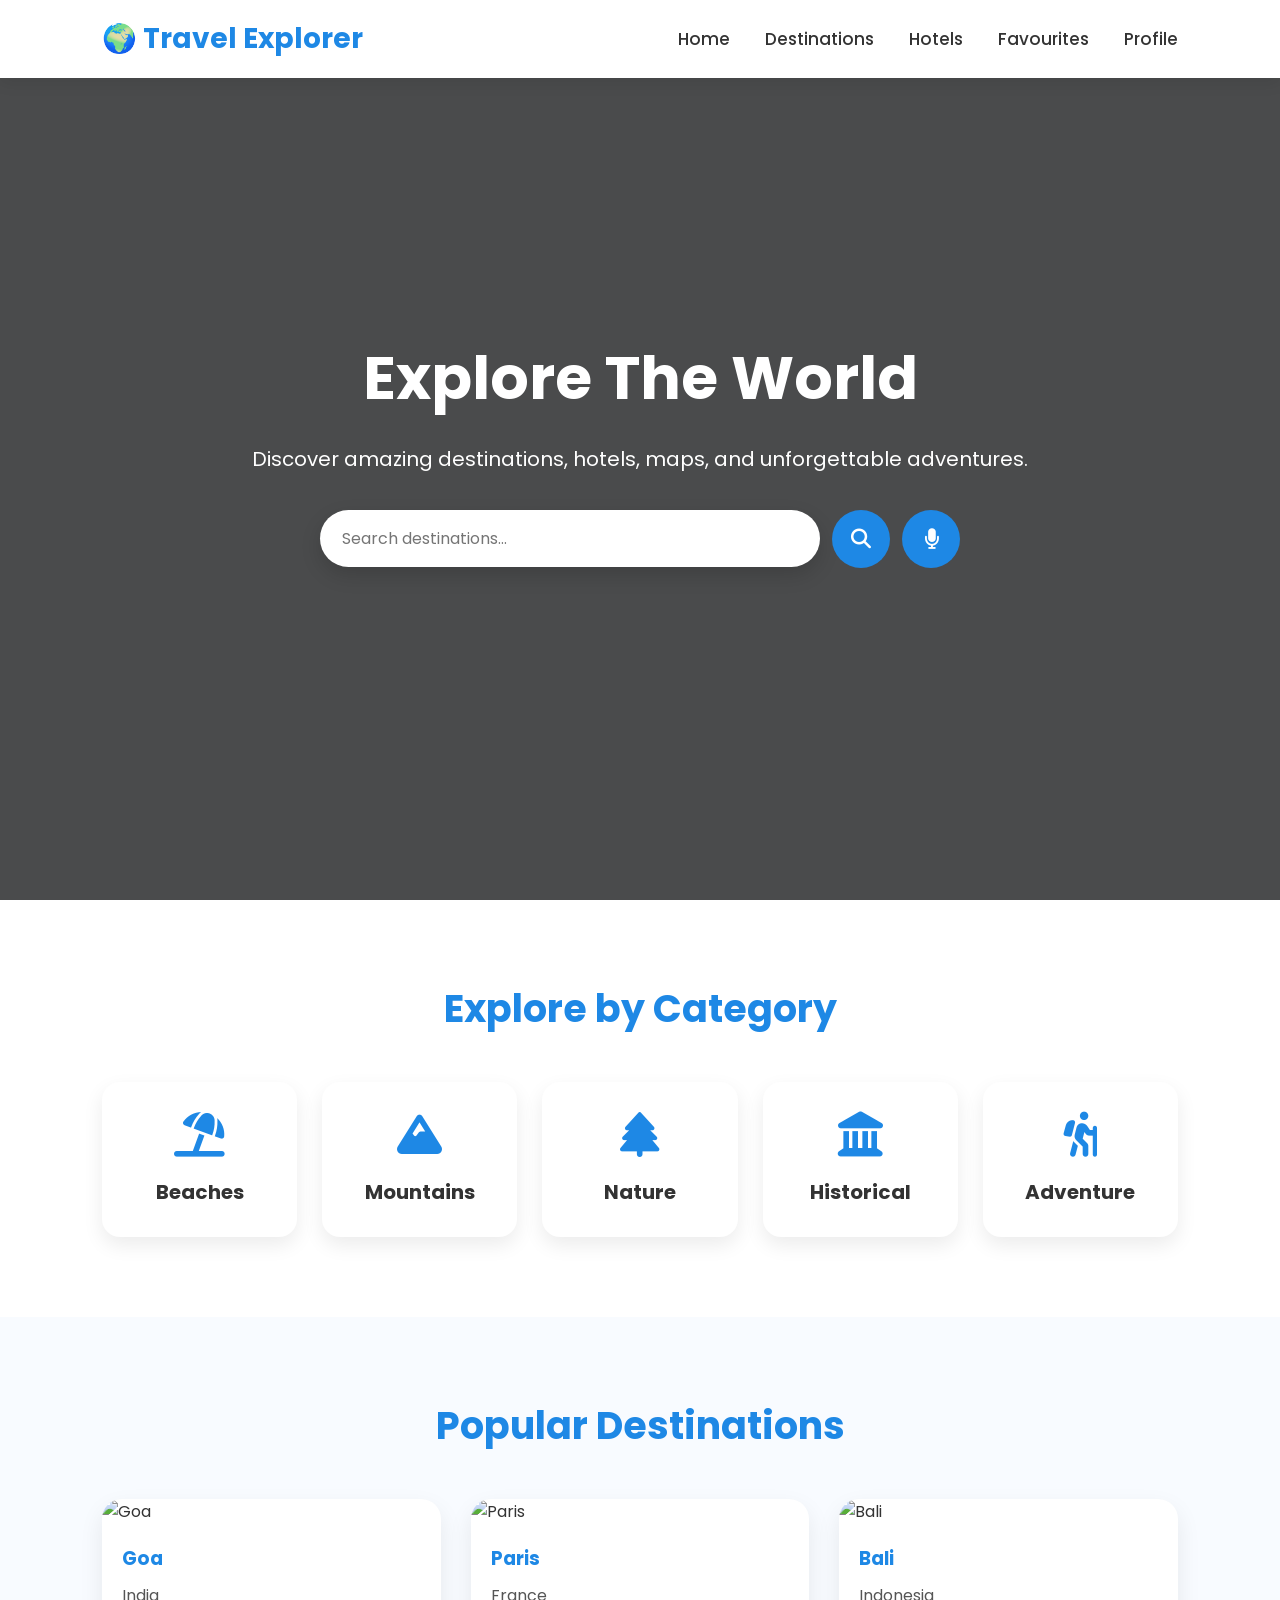
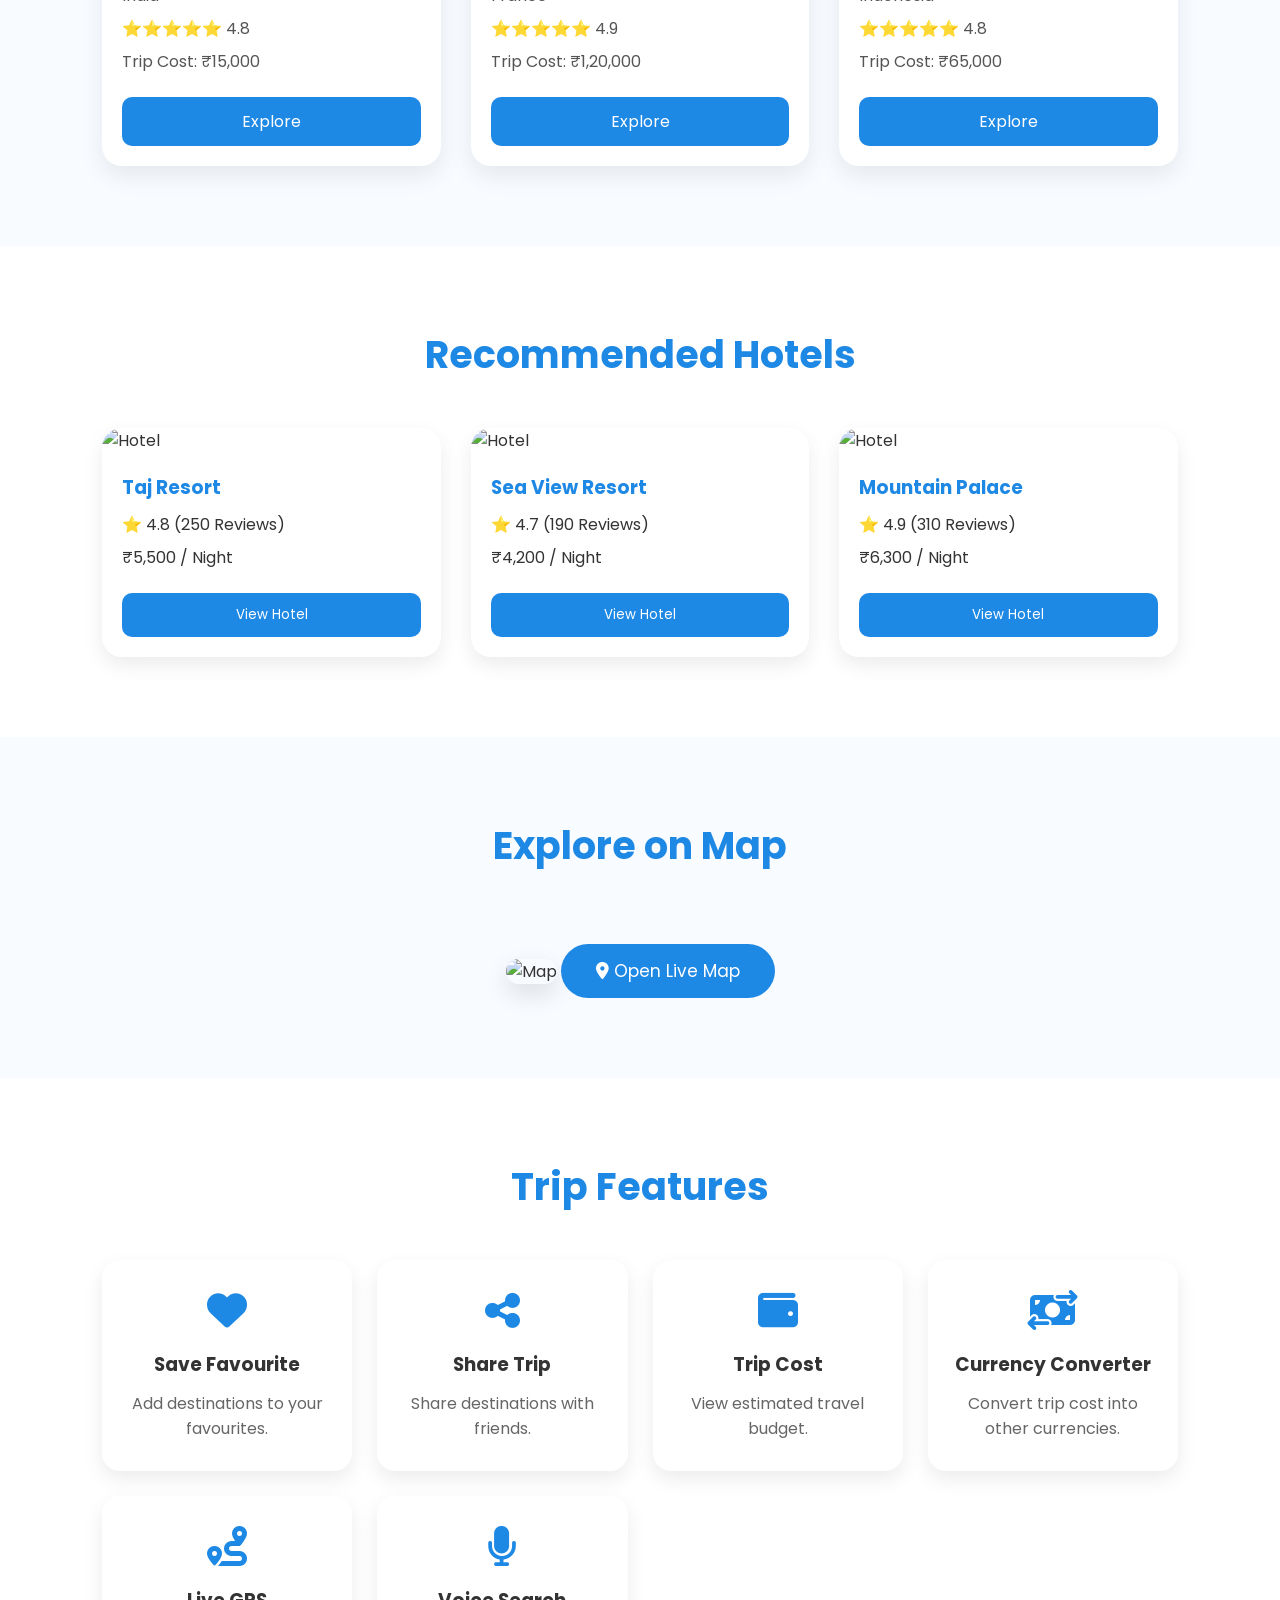
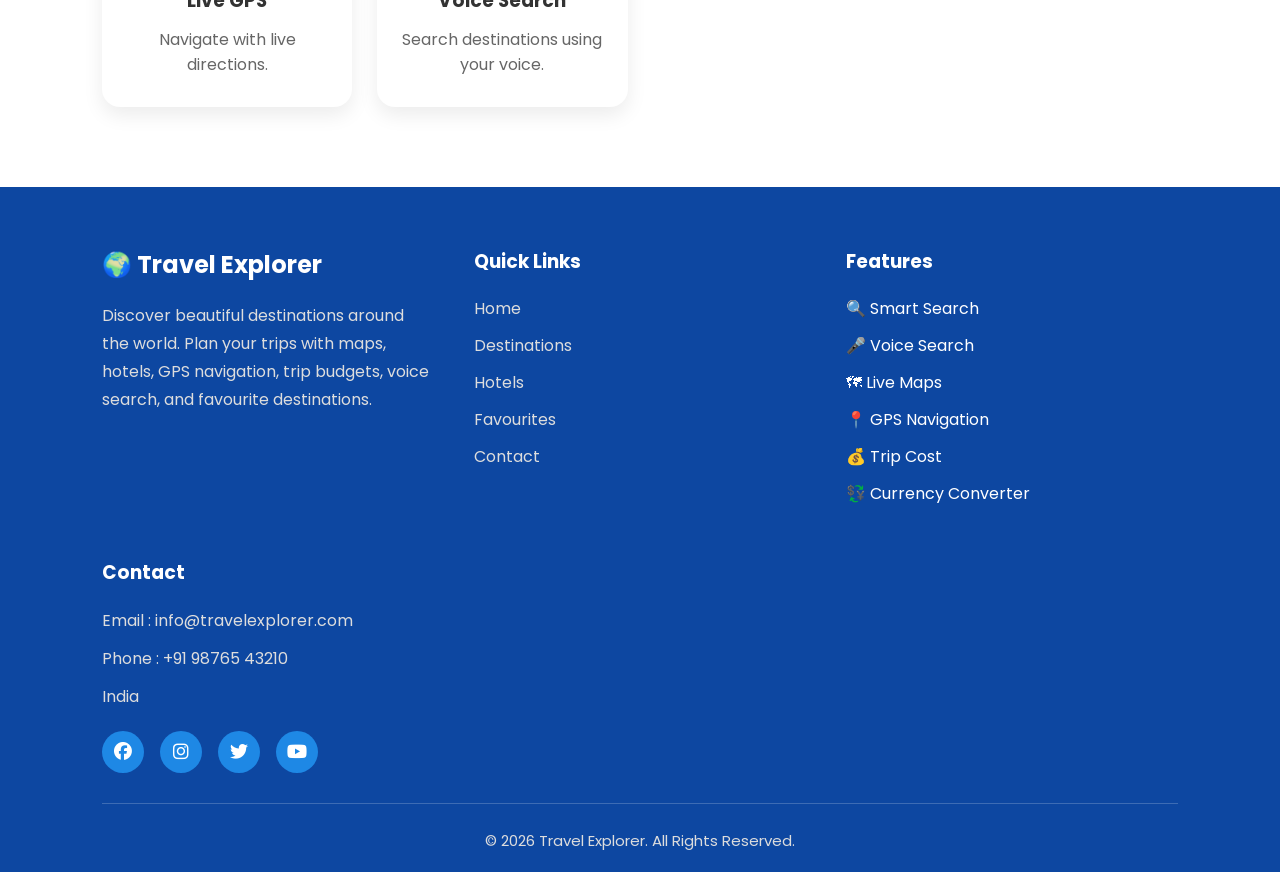
==== index.html @ 08d566c6 "initial commit" ====
<!DOCTYPE html>
<html lang="en">
<head>
    <meta charset="UTF-8">
    <meta name="viewport" content="width=device-width, initial-scale=1.0">
    <title>Travel Explorer</title>

    <!-- CSS -->
    <link rel="stylesheet" href="css/style.css">

    <!-- Google Font -->
    <link href="https://fonts.googleapis.com/css2?family=Poppins:wght@300;400;500;600;700&display=swap" rel="stylesheet">

    <!-- Font Awesome -->
    <link rel="stylesheet"
    href="https://cdnjs.cloudflare.com/ajax/libs/font-awesome/6.6.0/css/all.min.css">
</head>

<body>

<!-- ===================== NAVBAR ===================== -->

<header>

    <nav class="navbar">

        <div class="logo">
            🌍 Travel Explorer
        </div>

        <ul class="nav-links">

            <li><a href="#">Home</a></li>

            <li><a href="#">Destinations</a></li>

            <li><a href="#">Hotels</a></li>

            <li><a href="#">Favourites</a></li>

            <li><a href="#">Profile</a></li>

        </ul>

    </nav>

</header>

<!-- ===================== HERO SECTION ===================== -->
<section class="hero">

    <video autoplay muted loop playsinline class="hero-video">
        <source src="videos/travel.mp4" type="video/mp4">
    </video>

    <div class="hero-content">
        <h1>Explore The World</h1>

        <p>
            Discover amazing destinations, hotels,
            maps, and unforgettable adventures.
        </p>



        <!-- Search Box -->

        <div class="search-box">

            <input
                type="text"
                placeholder="Search destinations..."
            >

            <button>

                <i class="fa-solid fa-magnifying-glass"></i>

            </button>

            <button>

                <i class="fa-solid fa-microphone"></i>

            </button>

        </div>

    </div>

</section>
<!-- ===================== CATEGORIES ===================== -->

<section class="categories">

    <h2>Explore by Category</h2>

    <div class="category-container">

        <div class="category-card">
            <i class="fa-solid fa-umbrella-beach"></i>
            <h3>Beaches</h3>
        </div>

        <div class="category-card">
            <i class="fa-solid fa-mountain"></i>
            <h3>Mountains</h3>
        </div>

        <div class="category-card">
            <i class="fa-solid fa-tree"></i>
            <h3>Nature</h3>
        </div>

        <div class="category-card">
            <i class="fa-solid fa-landmark"></i>
            <h3>Historical</h3>
        </div>

        <div class="category-card">
            <i class="fa-solid fa-person-hiking"></i>
            <h3>Adventure</h3>
        </div>

    </div>

</section>

<!-- ===================== POPULAR DESTINATIONS ===================== -->

<section class="popular">

    <h2>Popular Destinations</h2>

    <div class="destination-container">

        <!-- Card 1 -->

        <div class="destination-card">

            <img src="images/goa.jpg" alt="Goa">

            <div class="card-content">

                <h3>Goa</h3>

                <p>India</p>

                <p>⭐⭐⭐⭐⭐ 4.8</p>

                <p>Trip Cost: ₹15,000</p>

                <button>Explore</button>

            </div>

        </div>

        <!-- Card 2 -->

        <div class="destination-card">

            <img src="images/paris.jpg" alt="Paris">

            <div class="card-content">

                <h3>Paris</h3>

                <p>France</p>

                <p>⭐⭐⭐⭐⭐ 4.9</p>

                <p>Trip Cost: ₹1,20,000</p>

                <button>Explore</button>

            </div>

        </div>

        <!-- Card 3 -->

        <div class="destination-card">

            <img src="images/bali.jpg" alt="Bali">

            <div class="card-content">

                <h3>Bali</h3>

                <p>Indonesia</p>

                <p>⭐⭐⭐⭐⭐ 4.8</p>

                <p>Trip Cost: ₹65,000</p>

                <button>Explore</button>

            </div>

        </div>

    </div>

</section>
<!-- ===================== TOP HOTELS ===================== -->

<section class="hotels">

    <h2>Recommended Hotels</h2>

    <div class="hotel-container">

        <!-- Hotel 1 -->
        <div class="hotel-card">

            <img src="images/hotel1.jpg" alt="Hotel">

            <div class="hotel-info">

                <h3>Taj Resort</h3>

                <p>⭐ 4.8 (250 Reviews)</p>

                <p>₹5,500 / Night</p>

                <button>View Hotel</button>

            </div>

        </div>

        <!-- Hotel 2 -->

        <div class="hotel-card">

            <img src="images/hotel2.jpg" alt="Hotel">

            <div class="hotel-info">

                <h3>Sea View Resort</h3>

                <p>⭐ 4.7 (190 Reviews)</p>

                <p>₹4,200 / Night</p>

                <button>View Hotel</button>

            </div>

        </div>

        <!-- Hotel 3 -->

        <div class="hotel-card">

            <img src="images/hotel3.jpg" alt="Hotel">

            <div class="hotel-info">

                <h3>Mountain Palace</h3>

                <p>⭐ 4.9 (310 Reviews)</p>

                <p>₹6,300 / Night</p>

                <button>View Hotel</button>

            </div>

        </div>

    </div>

</section>

<!-- ===================== MAP SECTION ===================== -->

<section class="map-section">

    <h2>Explore on Map</h2>

    <div class="map-card">

        <img src="images/map-preview.jpg" alt="Map">

        <button class="map-btn">

            <i class="fa-solid fa-location-dot"></i>

            Open Live Map

        </button>

    </div>

</section>

<!-- ===================== TRIP FEATURES ===================== -->

<section class="trip-features">

    <h2>Trip Features</h2>

    <div class="feature-container">

        <div class="feature-card">
            <i class="fa-solid fa-heart"></i>
            <h3>Save Favourite</h3>
            <p>Add destinations to your favourites.</p>
        </div>

        <div class="feature-card">
            <i class="fa-solid fa-share-nodes"></i>
            <h3>Share Trip</h3>
            <p>Share destinations with friends.</p>
        </div>

        <div class="feature-card">
            <i class="fa-solid fa-wallet"></i>
            <h3>Trip Cost</h3>
            <p>View estimated travel budget.</p>
        </div>

        <div class="feature-card">
            <i class="fa-solid fa-money-bill-transfer"></i>
            <h3>Currency Converter</h3>
            <p>Convert trip cost into other currencies.</p>
        </div>

        <div class="feature-card">
            <i class="fa-solid fa-route"></i>
            <h3>Live GPS</h3>
            <p>Navigate with live directions.</p>
        </div>

        <div class="feature-card">
            <i class="fa-solid fa-microphone"></i>
            <h3>Voice Search</h3>
            <p>Search destinations using your voice.</p>
        </div>

    </div>

</section>
<!-- ===================== FOOTER ===================== -->

<footer class="footer">

    <div class="footer-container">

        <!-- About -->

        <div class="footer-box">

            <h2>🌍 Travel Explorer</h2>

            <p>
                Discover beautiful destinations around the world.
                Plan your trips with maps, hotels, GPS navigation,
                trip budgets, voice search, and favourite destinations.
            </p>

        </div>

        <!-- Quick Links -->

        <div class="footer-box">

            <h3>Quick Links</h3>

            <ul>

                <li><a href="#">Home</a></li>

                <li><a href="#">Destinations</a></li>

                <li><a href="#">Hotels</a></li>

                <li><a href="#">Favourites</a></li>

                <li><a href="#">Contact</a></li>

            </ul>

        </div>

        <!-- Features -->

        <div class="footer-box">

            <h3>Features</h3>

            <ul>

                <li>🔍 Smart Search</li>

                <li>🎤 Voice Search</li>

                <li>🗺 Live Maps</li>

                <li>📍 GPS Navigation</li>

                <li>💰 Trip Cost</li>

                <li>💱 Currency Converter</li>

            </ul>

        </div>

        <!-- Contact -->

        <div class="footer-box">

            <h3>Contact</h3>

            <p>Email : info@travelexplorer.com</p>

            <p>Phone : +91 98765 43210</p>

            <p>India</p>

            <div class="social-icons">

                <a href="#"><i class="fab fa-facebook"></i></a>

                <a href="#"><i class="fab fa-instagram"></i></a>

                <a href="#"><i class="fab fa-twitter"></i></a>

                <a href="#"><i class="fab fa-youtube"></i></a>

            </div>

        </div>

    </div>

    <hr>

    <div class="copyright">

        <p>
            © 2026 Travel Explorer. All Rights Reserved.
        </p>

    </div>

</footer>


<!-- Next sections will be added here -->

<script src="js/app.js"></script>

</body>
</html>
---- css/style.css ----
/*==========================================
        GOOGLE FONT & RESET
==========================================*/

@import url('https://fonts.googleapis.com/css2?family=Poppins:wght@300;400;500;600;700;800&display=swap');

*{
    margin:0;
    padding:0;
    box-sizing:border-box;
    font-family:'Poppins',sans-serif;
    scroll-behavior:smooth;
}

body{
    background:#f5f7fb;
    color:#333;
    overflow-x:hidden;
}

/*==========================================
                NAVBAR
==========================================*/

header{
    width:100%;
    position:fixed;
    top:0;
    left:0;
    z-index:1000;
}

.navbar{

    display:flex;
    justify-content:space-between;
    align-items:center;

    padding:18px 8%;

    background:#ffffff;

    box-shadow:0 5px 15px rgba(0,0,0,.08);

}

.logo{

    font-size:28px;
    font-weight:700;

    color:#1E88E5;

}

.nav-links{

    list-style:none;

    display:flex;

    gap:35px;

}

.nav-links a{

    text-decoration:none;

    color:#333;

    font-size:17px;

    font-weight:500;

    transition:.3s;

}

.nav-links a:hover{

    color:#1E88E5;

}

/*==========================================
                HERO
==========================================*/

.hero{

    width:100%;
    height:100vh;

    background:
    linear-gradient(rgba(0,0,0,.45),
    rgba(0,0,0,.45)),
    url("../images/banner.jpg");

    background-size:cover;
    background-position:center;

    display:flex;

    justify-content:center;

    align-items:center;

    text-align:center;

    color:white;

}

.hero-content{

    width:80%;

    max-width:800px;

}

.hero h1{

    font-size:60px;

    margin-bottom:20px;

    font-weight:700;

}

.hero p{

    font-size:20px;

    line-height:32px;

    margin-bottom:35px;

}

/*==========================================
            SEARCH BOX
==========================================*/

.search-box{

    display:flex;

    justify-content:center;

    align-items:center;

    gap:12px;

    flex-wrap:wrap;

}

.search-box input{

    width:500px;

    max-width:100%;

    padding:16px 22px;

    border:none;

    border-radius:40px;

    outline:none;

    font-size:16px;

    box-shadow:0 8px 20px rgba(0,0,0,.15);

}

.search-box button{

    width:58px;

    height:58px;

    border:none;

    border-radius:50%;

    background:#1E88E5;

    color:white;

    cursor:pointer;

    font-size:20px;

    transition:.3s;

}

.search-box button:hover{

    background:#1565C0;

    transform:scale(1.08);

}

/*==========================================
        COMMON SECTION
==========================================*/

section{

    padding:80px 8%;

}

section h2{

    text-align:center;

    font-size:38px;

    margin-bottom:45px;

    color:#1E88E5;

}
/*==========================================
            CATEGORIES SECTION
==========================================*/

.categories{
    background:#ffffff;
}

.category-container{
    display:grid;
    grid-template-columns:repeat(auto-fit,minmax(180px,1fr));
    gap:25px;
}

.category-card{

    background:#ffffff;

    padding:30px 20px;

    text-align:center;

    border-radius:18px;

    box-shadow:0 8px 20px rgba(0,0,0,.08);

    transition:.4s;

    cursor:pointer;

}

.category-card i{

    font-size:45px;

    color:#1E88E5;

    margin-bottom:20px;

}

.category-card h3{

    font-size:20px;

    color:#333;

}

.category-card:hover{

    transform:translateY(-10px);

    box-shadow:0 15px 30px rgba(0,0,0,.15);

}

/*==========================================
        POPULAR DESTINATIONS
==========================================*/

.popular{

    background:#f8fbff;

}

.destination-container{

    display:grid;

    grid-template-columns:repeat(auto-fit,minmax(320px,1fr));

    gap:30px;

}

.destination-card{

    background:#ffffff;

    border-radius:20px;

    overflow:hidden;

    box-shadow:0 10px 25px rgba(0,0,0,.08);

    transition:.4s;

}

.destination-card img{

    width:100%;

    height:220px;

    object-fit:cover;

}

.destination-card:hover{

    transform:translateY(-10px);

}

.card-content{

    padding:20px;

}

.card-content h3{

    color:#1E88E5;

    margin-bottom:10px;

}

.card-content p{

    margin:8px 0;

    color:#555;

}

.card-content button{

    margin-top:15px;

    width:100%;

    padding:12px;

    border:none;

    border-radius:10px;

    background:#1E88E5;

    color:white;

    font-size:16px;

    cursor:pointer;

    transition:.3s;

}

.card-content button:hover{

    background:#1565C0;

}

/*==========================================
            HOTEL SECTION
==========================================*/

.hotels{

    background:white;

}

.hotel-container{

    display:grid;

    grid-template-columns:repeat(auto-fit,minmax(320px,1fr));

    gap:30px;

}

.hotel-card{

    background:white;

    border-radius:20px;

    overflow:hidden;

    box-shadow:0 8px 20px rgba(0,0,0,.08);

    transition:.4s;

}

.hotel-card:hover{

    transform:translateY(-10px);

}

.hotel-card img{

    width:100%;

    height:220px;

    object-fit:cover;

}

.hotel-info{

    padding:20px;

}

.hotel-info h3{

    color:#1E88E5;

    margin-bottom:10px;

}

.hotel-info p{

    margin:8px 0;

}

.hotel-info button{

    margin-top:15px;

    width:100%;

    padding:12px;

    border:none;

    border-radius:10px;

    background:#1E88E5;

    color:white;

    cursor:pointer;

}

/*==========================================
            MAP SECTION
==========================================*/

.map-section{

    background:#f8fbff;

    text-align:center;

}

.map-card{

    max-width:900px;

    margin:auto;

}

.map-card img{

    width:100%;

    border-radius:20px;

    box-shadow:0 10px 25px rgba(0,0,0,.12);

}

.map-btn{

    margin-top:25px;

    padding:14px 35px;

    border:none;

    border-radius:30px;

    background:#1E88E5;

    color:white;

    font-size:17px;

    cursor:pointer;

    transition:.3s;

}

.map-btn:hover{

    background:#1565C0;

}

/*==========================================
            TRIP FEATURES
==========================================*/

.trip-features{

    background:white;

}

.feature-container{

    display:grid;

    grid-template-columns:repeat(auto-fit,minmax(250px,1fr));

    gap:25px;

}

.feature-card{

    background:#ffffff;

    padding:30px 20px;

    border-radius:18px;

    text-align:center;

    box-shadow:0 8px 20px rgba(0,0,0,.08);

    transition:.4s;

}

.feature-card i{

    font-size:40px;

    color:#1E88E5;

    margin-bottom:20px;

}

.feature-card h3{

    margin-bottom:12px;

}

.feature-card p{

    color:#666;

    line-height:25px;

}

.feature-card:hover{

    transform:translateY(-10px);

    box-shadow:0 15px 30px rgba(0,0,0,.15);

}
/*==========================================
                FOOTER
==========================================*/

.footer{

    background:#0d47a1;

    color:#ffffff;

    padding:60px 8% 20px;

}

.footer-container{

    display:grid;

    grid-template-columns:repeat(auto-fit,minmax(250px,1fr));

    gap:40px;

    margin-bottom:30px;

}

.footer-box h2,
.footer-box h3{

    margin-bottom:20px;

}

.footer-box p{

    color:#dddddd;

    line-height:28px;

    margin-bottom:10px;

}

.footer-box ul{

    list-style:none;

}

.footer-box ul li{

    margin-bottom:12px;

}

.footer-box ul li a{

    text-decoration:none;

    color:#dddddd;

    transition:.3s;

}

.footer-box ul li a:hover{

    color:#ffffff;

    padding-left:6px;

}

.social-icons{

    margin-top:20px;

}

.social-icons a{

    display:inline-flex;

    justify-content:center;

    align-items:center;

    width:42px;

    height:42px;

    background:#1E88E5;

    color:#ffffff;

    border-radius:50%;

    text-decoration:none;

    margin-right:12px;

    font-size:18px;

    transition:.3s;

}

.social-icons a:hover{

    background:#ffffff;

    color:#0d47a1;

    transform:translateY(-5px);

}

.footer hr{

    border:none;

    height:1px;

    background:rgba(255,255,255,.2);

    margin:25px 0;

}

.copyright{

    text-align:center;

}

.copyright p{

    color:#dddddd;

    font-size:15px;

}
.hero{
    position:relative;
    width:100%;
    height:100vh;
    overflow:hidden;
    display:flex;
    justify-content:center;
    align-items:center;
}

.hero-video{
    position:absolute;
    top:0;
    left:0;
    width:100%;
    height:100%;
    object-fit:cover;
}

.hero::before{
    content:"";
    position:absolute;
    top:0;
    left:0;
    width:100%;
    height:100%;
    background:rgba(0,0,0,0.45);
}

.hero-content{
    position:relative;
    z-index:2;
    text-align:center;
    color:white;
}
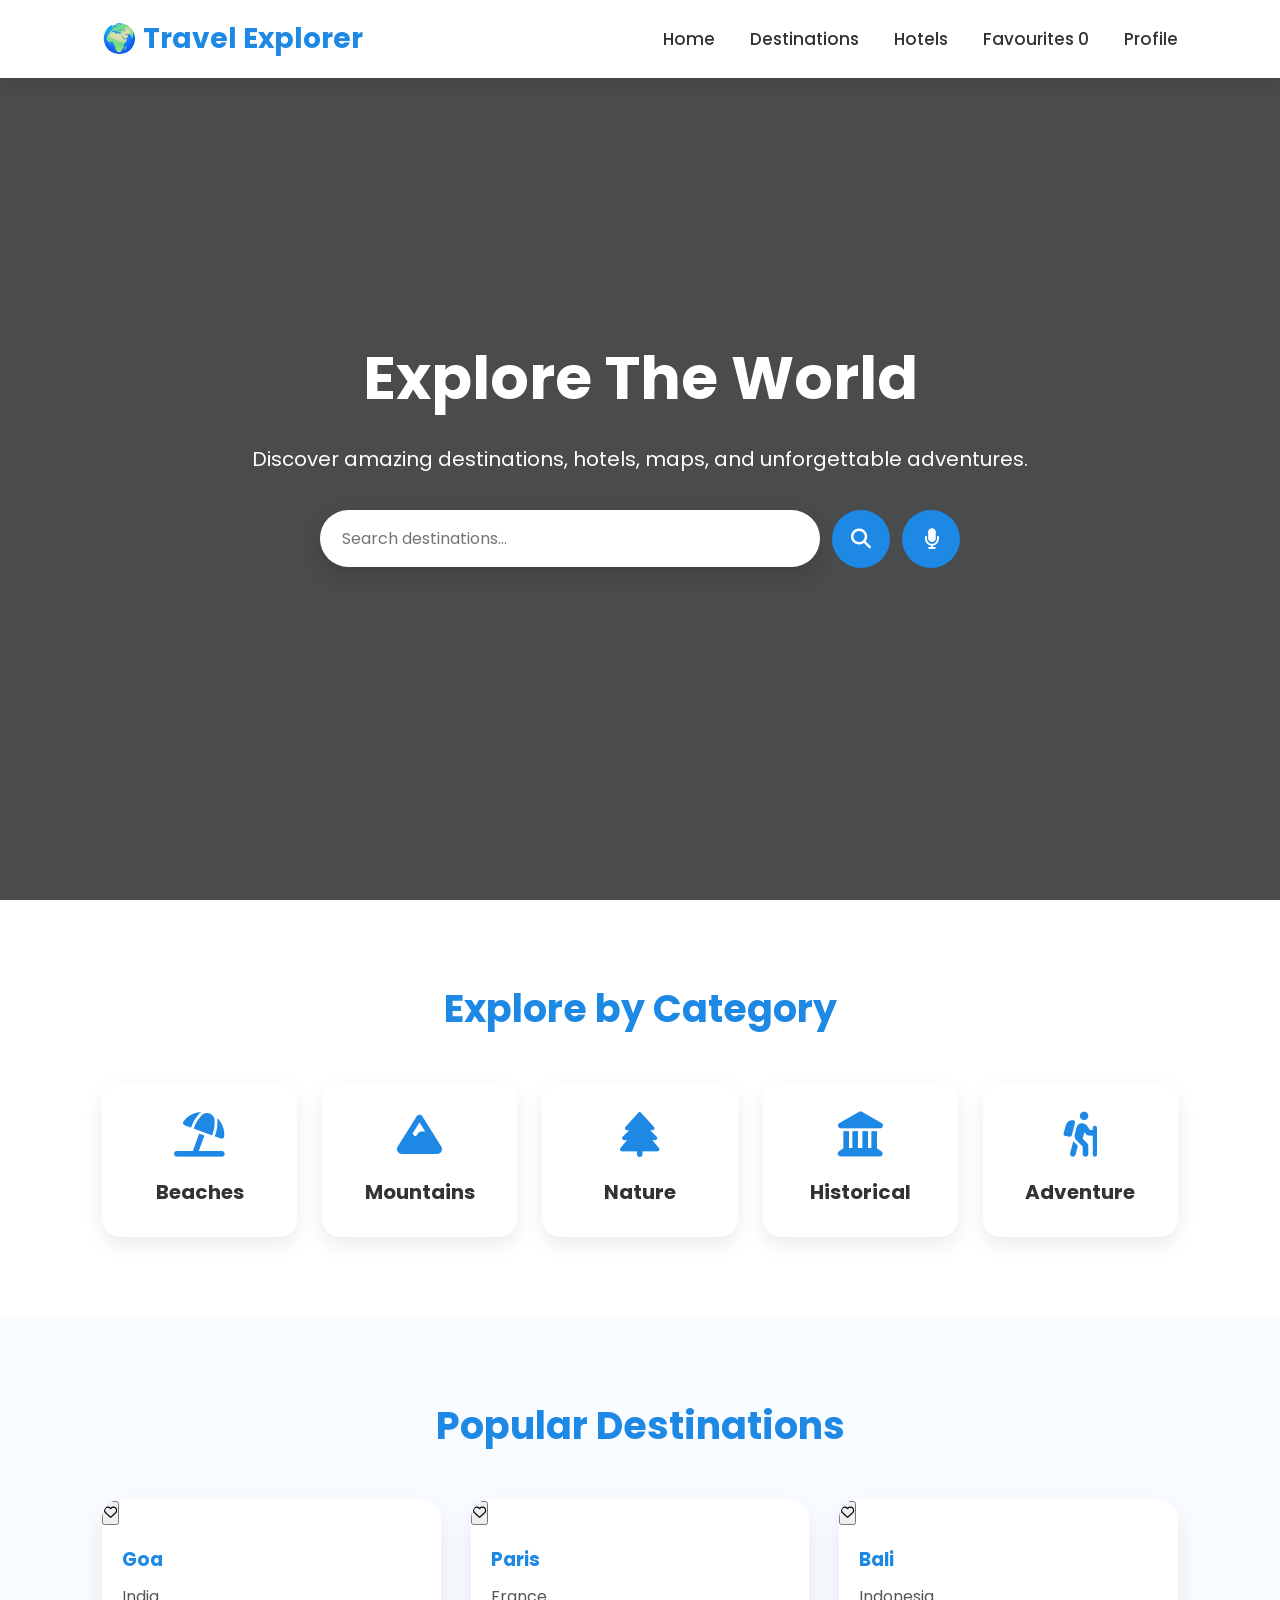
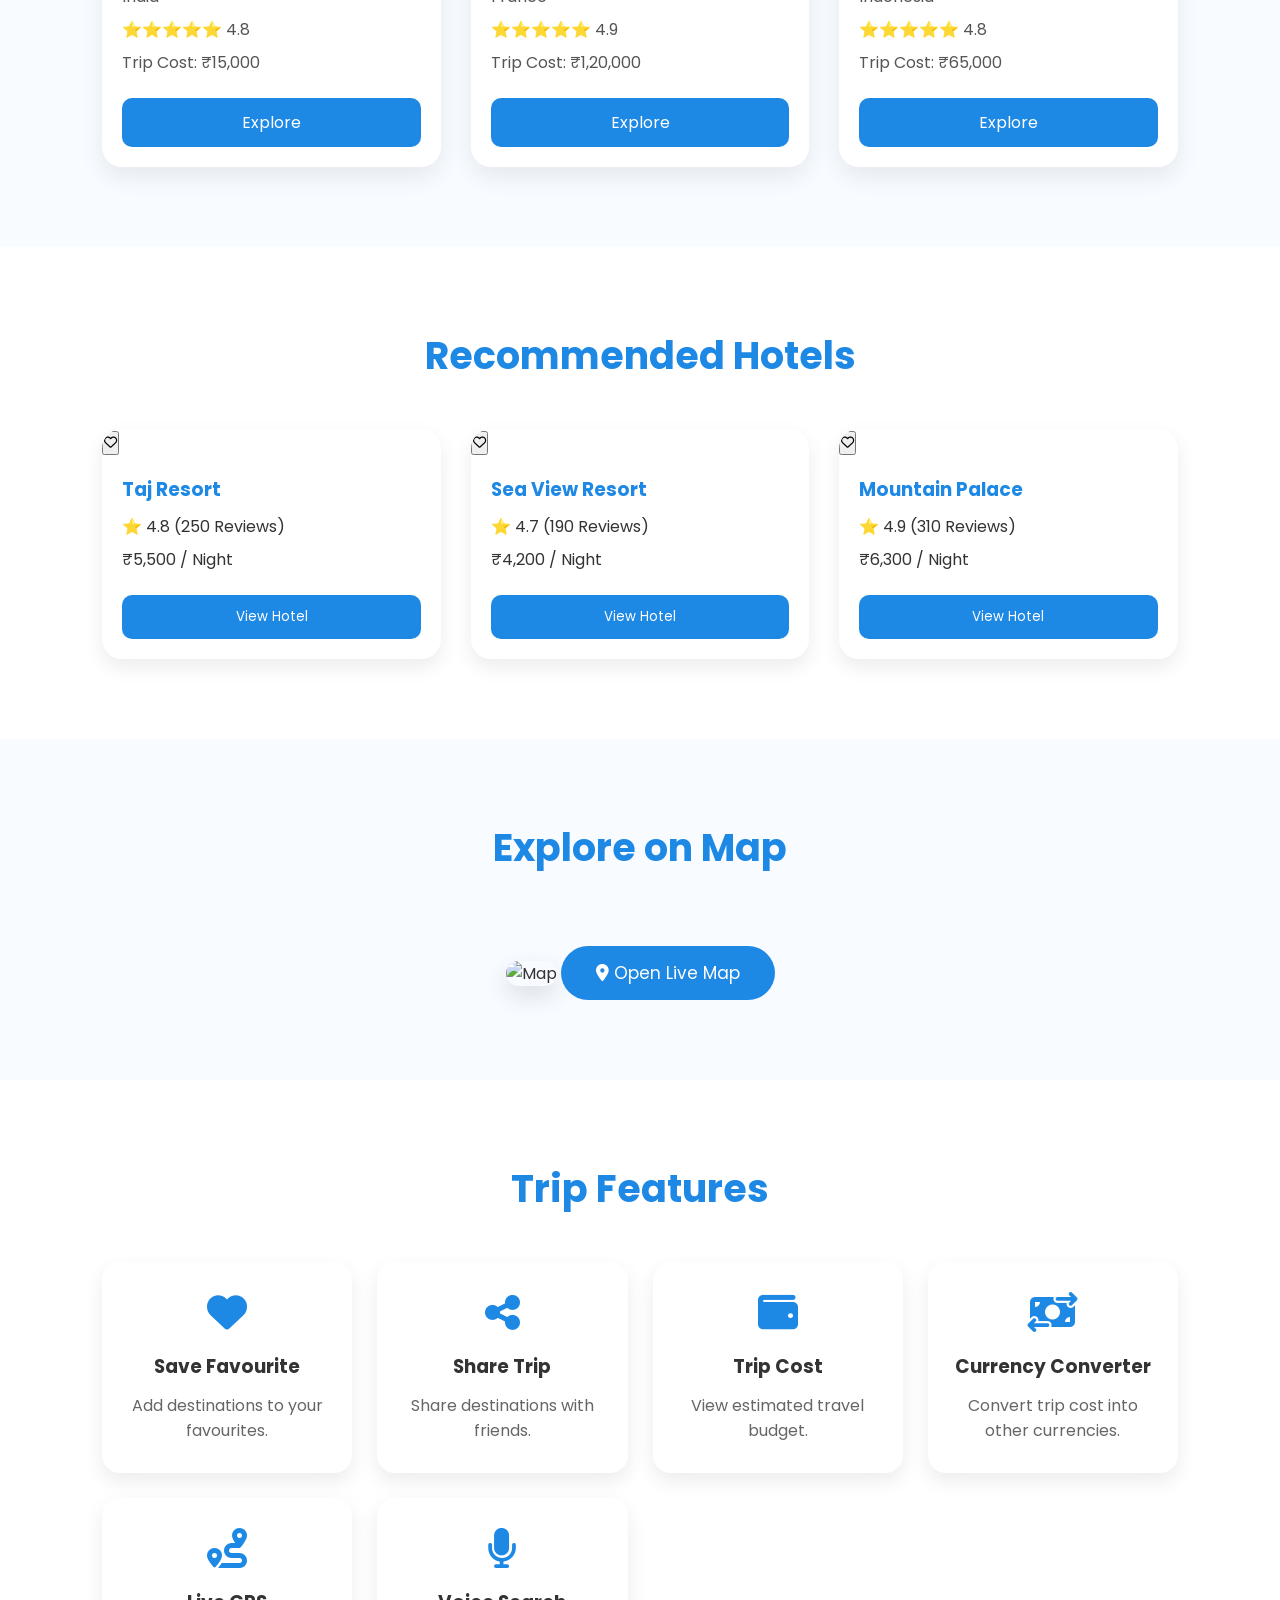
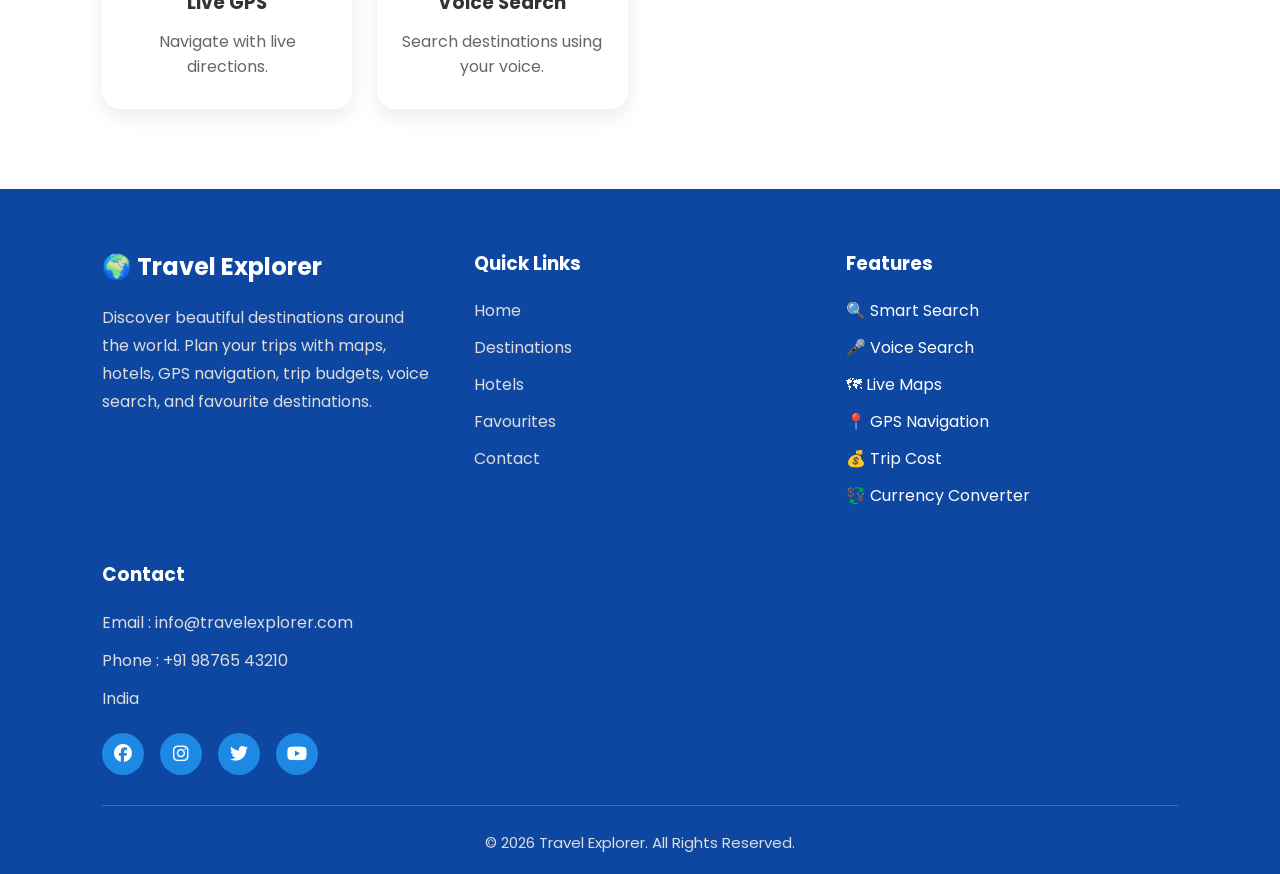
==== commit 2db52756: "Add files via upload" ====
--- a/index.html
+++ b/index.html
@@ -1,458 +1,567 @@
-<!DOCTYPE html>
-<html lang="en">
-<head>
-    <meta charset="UTF-8">
-    <meta name="viewport" content="width=device-width, initial-scale=1.0">
-    <title>Travel Explorer</title>
-
-    <!-- CSS -->
+<!DOCTYPE html>
+<html lang="en">
+<head>
+    <meta charset="UTF-8">
+    <meta name="viewport" content="width=device-width, initial-scale=1.0">
+    <title>Travel Explorer</title>
+
+    <!-- CSS -->
     <link rel="stylesheet" href="css/style.css">
-
-    <!-- Google Font -->
-    <link href="https://fonts.googleapis.com/css2?family=Poppins:wght@300;400;500;600;700&display=swap" rel="stylesheet">
-
-    <!-- Font Awesome -->
-    <link rel="stylesheet"
-    href="https://cdnjs.cloudflare.com/ajax/libs/font-awesome/6.6.0/css/all.min.css">
-</head>
-
-<body>
-
-<!-- ===================== NAVBAR ===================== -->
-
-<header>
-
-    <nav class="navbar">
-
-        <div class="logo">
-            🌍 Travel Explorer
-        </div>
-
-        <ul class="nav-links">
-
-            <li><a href="#">Home</a></li>
-
-            <li><a href="#">Destinations</a></li>
-
-            <li><a href="#">Hotels</a></li>
-
-            <li><a href="#">Favourites</a></li>
-
-            <li><a href="#">Profile</a></li>
-
-        </ul>
-
-    </nav>
-
-</header>
-
-<!-- ===================== HERO SECTION ===================== -->
-<section class="hero">
-
-    <video autoplay muted loop playsinline class="hero-video">
-        <source src="videos/travel.mp4" type="video/mp4">
-    </video>
-
-    <div class="hero-content">
-        <h1>Explore The World</h1>
-
-        <p>
-            Discover amazing destinations, hotels,
-            maps, and unforgettable adventures.
-        </p>
-
-
-
-        <!-- Search Box -->
-
-        <div class="search-box">
-
-            <input
-                type="text"
-                placeholder="Search destinations..."
-            >
-
-            <button>
-
-                <i class="fa-solid fa-magnifying-glass"></i>
-
-            </button>
-
-            <button>
-
-                <i class="fa-solid fa-microphone"></i>
-
-            </button>
-
-        </div>
-
-    </div>
-
-</section>
-<!-- ===================== CATEGORIES ===================== -->
-
-<section class="categories">
-
-    <h2>Explore by Category</h2>
-
-    <div class="category-container">
-
-        <div class="category-card">
-            <i class="fa-solid fa-umbrella-beach"></i>
-            <h3>Beaches</h3>
-        </div>
-
-        <div class="category-card">
-            <i class="fa-solid fa-mountain"></i>
-            <h3>Mountains</h3>
-        </div>
-
-        <div class="category-card">
-            <i class="fa-solid fa-tree"></i>
-            <h3>Nature</h3>
-        </div>
-
-        <div class="category-card">
-            <i class="fa-solid fa-landmark"></i>
-            <h3>Historical</h3>
-        </div>
-
-        <div class="category-card">
-            <i class="fa-solid fa-person-hiking"></i>
-            <h3>Adventure</h3>
-        </div>
-
-    </div>
-
-</section>
-
-<!-- ===================== POPULAR DESTINATIONS ===================== -->
-
-<section class="popular">
-
-    <h2>Popular Destinations</h2>
-
-    <div class="destination-container">
-
-        <!-- Card 1 -->
-
-        <div class="destination-card">
-
-            <img src="images/goa.jpg" alt="Goa">
-
-            <div class="card-content">
-
-                <h3>Goa</h3>
-
-                <p>India</p>
-
-                <p>⭐⭐⭐⭐⭐ 4.8</p>
-
-                <p>Trip Cost: ₹15,000</p>
-
-                <button>Explore</button>
-
-            </div>
-
-        </div>
-
-        <!-- Card 2 -->
-
-        <div class="destination-card">
-
-            <img src="images/paris.jpg" alt="Paris">
-
-            <div class="card-content">
-
-                <h3>Paris</h3>
-
-                <p>France</p>
-
-                <p>⭐⭐⭐⭐⭐ 4.9</p>
-
-                <p>Trip Cost: ₹1,20,000</p>
-
-                <button>Explore</button>
-
-            </div>
-
-        </div>
-
-        <!-- Card 3 -->
-
-        <div class="destination-card">
-
-            <img src="images/bali.jpg" alt="Bali">
-
-            <div class="card-content">
-
-                <h3>Bali</h3>
-
-                <p>Indonesia</p>
-
-                <p>⭐⭐⭐⭐⭐ 4.8</p>
-
-                <p>Trip Cost: ₹65,000</p>
-
-                <button>Explore</button>
-
-            </div>
-
-        </div>
-
-    </div>
-
-</section>
-<!-- ===================== TOP HOTELS ===================== -->
-
-<section class="hotels">
-
-    <h2>Recommended Hotels</h2>
-
-    <div class="hotel-container">
-
-        <!-- Hotel 1 -->
-        <div class="hotel-card">
-
-            <img src="images/hotel1.jpg" alt="Hotel">
-
-            <div class="hotel-info">
-
-                <h3>Taj Resort</h3>
-
-                <p>⭐ 4.8 (250 Reviews)</p>
-
-                <p>₹5,500 / Night</p>
-
-                <button>View Hotel</button>
-
-            </div>
-
-        </div>
-
-        <!-- Hotel 2 -->
-
-        <div class="hotel-card">
-
-            <img src="images/hotel2.jpg" alt="Hotel">
-
-            <div class="hotel-info">
-
-                <h3>Sea View Resort</h3>
-
-                <p>⭐ 4.7 (190 Reviews)</p>
-
-                <p>₹4,200 / Night</p>
-
-                <button>View Hotel</button>
-
-            </div>
-
-        </div>
-
-        <!-- Hotel 3 -->
-
-        <div class="hotel-card">
-
-            <img src="images/hotel3.jpg" alt="Hotel">
-
-            <div class="hotel-info">
-
-                <h3>Mountain Palace</h3>
-
-                <p>⭐ 4.9 (310 Reviews)</p>
-
-                <p>₹6,300 / Night</p>
-
-                <button>View Hotel</button>
-
-            </div>
-
-        </div>
-
-    </div>
-
-</section>
-
-<!-- ===================== MAP SECTION ===================== -->
-
-<section class="map-section">
-
-    <h2>Explore on Map</h2>
-
-    <div class="map-card">
-
-        <img src="images/map-preview.jpg" alt="Map">
-
-        <button class="map-btn">
-
-            <i class="fa-solid fa-location-dot"></i>
-
-            Open Live Map
-
-        </button>
-
-    </div>
-
-</section>
-
-<!-- ===================== TRIP FEATURES ===================== -->
-
-<section class="trip-features">
-
-    <h2>Trip Features</h2>
-
-    <div class="feature-container">
-
-        <div class="feature-card">
-            <i class="fa-solid fa-heart"></i>
-            <h3>Save Favourite</h3>
-            <p>Add destinations to your favourites.</p>
-        </div>
-
-        <div class="feature-card">
-            <i class="fa-solid fa-share-nodes"></i>
-            <h3>Share Trip</h3>
-            <p>Share destinations with friends.</p>
-        </div>
-
-        <div class="feature-card">
-            <i class="fa-solid fa-wallet"></i>
-            <h3>Trip Cost</h3>
-            <p>View estimated travel budget.</p>
-        </div>
-
-        <div class="feature-card">
-            <i class="fa-solid fa-money-bill-transfer"></i>
-            <h3>Currency Converter</h3>
-            <p>Convert trip cost into other currencies.</p>
-        </div>
-
-        <div class="feature-card">
-            <i class="fa-solid fa-route"></i>
-            <h3>Live GPS</h3>
-            <p>Navigate with live directions.</p>
-        </div>
-
-        <div class="feature-card">
-            <i class="fa-solid fa-microphone"></i>
-            <h3>Voice Search</h3>
-            <p>Search destinations using your voice.</p>
-        </div>
-
-    </div>
-
-</section>
-<!-- ===================== FOOTER ===================== -->
-
-<footer class="footer">
-
-    <div class="footer-container">
-
-        <!-- About -->
-
-        <div class="footer-box">
-
-            <h2>🌍 Travel Explorer</h2>
-
-            <p>
-                Discover beautiful destinations around the world.
-                Plan your trips with maps, hotels, GPS navigation,
-                trip budgets, voice search, and favourite destinations.
-            </p>
-
-        </div>
-
-        <!-- Quick Links -->
-
-        <div class="footer-box">
-
-            <h3>Quick Links</h3>
-
-            <ul>
-
-                <li><a href="#">Home</a></li>
-
-                <li><a href="#">Destinations</a></li>
-
-                <li><a href="#">Hotels</a></li>
-
-                <li><a href="#">Favourites</a></li>
-
-                <li><a href="#">Contact</a></li>
-
-            </ul>
-
-        </div>
-
-        <!-- Features -->
-
-        <div class="footer-box">
-
-            <h3>Features</h3>
-
-            <ul>
-
-                <li>🔍 Smart Search</li>
-
-                <li>🎤 Voice Search</li>
-
-                <li>🗺 Live Maps</li>
-
-                <li>📍 GPS Navigation</li>
-
-                <li>💰 Trip Cost</li>
-
-                <li>💱 Currency Converter</li>
-
-            </ul>
-
-        </div>
-
-        <!-- Contact -->
-
-        <div class="footer-box">
-
-            <h3>Contact</h3>
-
-            <p>Email : info@travelexplorer.com</p>
-
-            <p>Phone : +91 98765 43210</p>
-
-            <p>India</p>
-
-            <div class="social-icons">
-
-                <a href="#"><i class="fab fa-facebook"></i></a>
-
-                <a href="#"><i class="fab fa-instagram"></i></a>
-
-                <a href="#"><i class="fab fa-twitter"></i></a>
-
-                <a href="#"><i class="fab fa-youtube"></i></a>
-
-            </div>
-
-        </div>
-
-    </div>
-
-    <hr>
-
-    <div class="copyright">
-
-        <p>
-            © 2026 Travel Explorer. All Rights Reserved.
-        </p>
-
-    </div>
-
-</footer>
-
-
-<!-- Next sections will be added here -->
-
-<script src="js/app.js"></script>
-
-</body>
+    <link rel="stylesheet" href="css/favourites.css">
+
+    <!-- Google Font -->
+    <link href="https://fonts.googleapis.com/css2?family=Poppins:wght@300;400;500;600;700&display=swap" rel="stylesheet">
+
+    <!-- Font Awesome -->
+    <link rel="stylesheet"
+    href="https://cdnjs.cloudflare.com/ajax/libs/font-awesome/6.6.0/css/all.min.css">
+</head>
+
+<body>
+
+<!-- ===================== NAVBAR ===================== -->
+
+<header>
+
+    <nav class="navbar">
+
+        <div class="logo">
+            🌍 Travel Explorer
+        </div>
+
+        <ul class="nav-links">
+
+            <li><a href="index.html">Home</a></li>
+
+            <li><a href="destinations.html">Destinations</a></li>
+
+            <li><a href="hotels.html">Hotels</a></li>
+
+            <li>
+                <a href="favourites.html" class="nav-fav-link">
+                    Favourites
+                    <span class="fav-count-badge">0</span>
+                </a>
+            </li>
+
+            <li><a href="profile.html">Profile</a></li>
+
+        </ul>
+
+    </nav>
+
+</header>
+
+<!-- ===================== HERO SECTION ===================== -->
+<section class="hero">
+
+    <video autoplay muted loop playsinline class="hero-video">
+        <source src="videos/travel.mp4" type="video/mp4">
+    </video>
+
+    <div class="hero-content">
+        <h1>Explore The World</h1>
+
+        <p>
+            Discover amazing destinations, hotels,
+            maps, and unforgettable adventures.
+        </p>
+
+
+
+        <!-- Search Box -->
+
+        <div class="search-box">
+
+            <input
+                type="text"
+                placeholder="Search destinations..."
+            >
+
+            <button>
+
+                <i class="fa-solid fa-magnifying-glass"></i>
+
+            </button>
+
+            <button>
+
+                <i class="fa-solid fa-microphone"></i>
+
+            </button>
+
+        </div>
+
+    </div>
+
+</section>
+<!-- ===================== CATEGORIES ===================== -->
+
+<section class="categories">
+
+    <h2>Explore by Category</h2>
+
+    <div class="category-container">
+
+        <div class="category-card">
+            <i class="fa-solid fa-umbrella-beach"></i>
+            <h3>Beaches</h3>
+        </div>
+
+        <div class="category-card">
+            <i class="fa-solid fa-mountain"></i>
+            <h3>Mountains</h3>
+        </div>
+
+        <div class="category-card">
+            <i class="fa-solid fa-tree"></i>
+            <h3>Nature</h3>
+        </div>
+
+        <div class="category-card">
+            <i class="fa-solid fa-landmark"></i>
+            <h3>Historical</h3>
+        </div>
+
+        <div class="category-card">
+            <i class="fa-solid fa-person-hiking"></i>
+            <h3>Adventure</h3>
+        </div>
+
+    </div>
+
+</section>
+
+<!-- ===================== POPULAR DESTINATIONS ===================== -->
+
+<section class="popular">
+
+    <h2>Popular Destinations</h2>
+
+    <div class="destination-container">
+
+        <!-- Card 1 -->
+
+        <div class="destination-card">
+
+            <div class="card-media">
+                <img src="images/goa.jpg" alt="Goa" onerror="this.style.display='none'; this.parentElement.classList.add('img-fallback');" data-fallback-icon="fa-umbrella-beach">
+                <button class="fav-btn"
+                    data-id="dest-goa"
+                    data-type="destination"
+                    data-name="Goa"
+                    data-location="India"
+                    data-rating="4.8"
+                    data-price="15000"
+                    data-image="images/goa.jpg"
+                    data-icon="fa-umbrella-beach"
+                    data-desc="Golden beaches, laid-back shacks and buzzing nightlife make Goa India's favourite coastal escape."
+                    data-besttime="November to February"
+                    data-todo="Beach hopping|Water sports|Fort Aguada|Flea markets"
+                    aria-label="Add Goa to favourites">
+                    <i class="fa-regular fa-heart"></i>
+                </button>
+            </div>
+
+            <div class="card-content">
+
+                <h3>Goa</h3>
+
+                <p>India</p>
+
+                <p>⭐⭐⭐⭐⭐ 4.8</p>
+
+                <p>Trip Cost: ₹15,000</p>
+
+                <button>Explore</button>
+
+            </div>
+
+        </div>
+
+        <!-- Card 2 -->
+
+        <div class="destination-card">
+
+            <div class="card-media">
+                <img src="images/paris.jpg" alt="Paris" onerror="this.style.display='none'; this.parentElement.classList.add('img-fallback');" data-fallback-icon="fa-landmark">
+                <button class="fav-btn"
+                    data-id="dest-paris"
+                    data-type="destination"
+                    data-name="Paris"
+                    data-location="France"
+                    data-rating="4.9"
+                    data-price="120000"
+                    data-image="images/paris.jpg"
+                    data-icon="fa-landmark"
+                    data-desc="The City of Light, famous for the Eiffel Tower, world-class museums, and charming riverside cafes."
+                    data-besttime="April to June"
+                    data-todo="Eiffel Tower|Louvre Museum|Seine river cruise|Montmartre walk"
+                    aria-label="Add Paris to favourites">
+                    <i class="fa-regular fa-heart"></i>
+                </button>
+            </div>
+
+            <div class="card-content">
+
+                <h3>Paris</h3>
+
+                <p>France</p>
+
+                <p>⭐⭐⭐⭐⭐ 4.9</p>
+
+                <p>Trip Cost: ₹1,20,000</p>
+
+                <button>Explore</button>
+
+            </div>
+
+        </div>
+
+        <!-- Card 3 -->
+
+        <div class="destination-card">
+
+            <div class="card-media">
+                <img src="images/bali.jpg" alt="Bali" onerror="this.style.display='none'; this.parentElement.classList.add('img-fallback');" data-fallback-icon="fa-tree">
+                <button class="fav-btn"
+                    data-id="dest-bali"
+                    data-type="destination"
+                    data-name="Bali"
+                    data-location="Indonesia"
+                    data-rating="4.8"
+                    data-price="65000"
+                    data-image="images/bali.jpg"
+                    data-icon="fa-tree"
+                    data-desc="Lush rice terraces, ancient temples, and serene beaches make Bali an island of endless calm."
+                    data-besttime="May to September"
+                    data-todo="Ubud rice terraces|Tanah Lot temple|Surfing at Kuta|Sunset at Uluwatu"
+                    aria-label="Add Bali to favourites">
+                    <i class="fa-regular fa-heart"></i>
+                </button>
+            </div>
+
+            <div class="card-content">
+
+                <h3>Bali</h3>
+
+                <p>Indonesia</p>
+
+                <p>⭐⭐⭐⭐⭐ 4.8</p>
+
+                <p>Trip Cost: ₹65,000</p>
+
+                <button>Explore</button>
+
+            </div>
+
+        </div>
+
+    </div>
+
+</section>
+<!-- ===================== TOP HOTELS ===================== -->
+
+<section class="hotels">
+
+    <h2>Recommended Hotels</h2>
+
+    <div class="hotel-container">
+
+        <!-- Hotel 1 -->
+        <div class="hotel-card">
+
+            <div class="card-media">
+                <img src="images/hotel1.jpg" alt="Hotel" onerror="this.style.display='none'; this.parentElement.classList.add('img-fallback');" data-fallback-icon="fa-hotel">
+                <button class="fav-btn"
+                    data-id="hotel-taj-resort"
+                    data-type="hotel"
+                    data-name="Taj Resort"
+                    data-location="Goa, India"
+                    data-rating="4.8"
+                    data-price="5500"
+                    data-image="images/hotel1.jpg"
+                    data-icon="fa-hotel"
+                    data-desc="A beachfront luxury resort with spacious rooms, a private pool, and fine dining, rated 4.8 from 250 reviews."
+                    data-besttime="November to February"
+                    data-todo="Private beach access|Spa and wellness|Rooftop dining|Pool deck"
+                    aria-label="Add Taj Resort to favourites">
+                    <i class="fa-regular fa-heart"></i>
+                </button>
+            </div>
+
+            <div class="hotel-info">
+
+                <h3>Taj Resort</h3>
+
+                <p>⭐ 4.8 (250 Reviews)</p>
+
+                <p>₹5,500 / Night</p>
+
+                <button>View Hotel</button>
+
+            </div>
+
+        </div>
+
+        <!-- Hotel 2 -->
+
+        <div class="hotel-card">
+
+            <div class="card-media">
+                <img src="images/hotel2.jpg" alt="Hotel" onerror="this.style.display='none'; this.parentElement.classList.add('img-fallback');" data-fallback-icon="fa-water">
+                <button class="fav-btn"
+                    data-id="hotel-sea-view-resort"
+                    data-type="hotel"
+                    data-name="Sea View Resort"
+                    data-location="Kerala, India"
+                    data-rating="4.7"
+                    data-price="4200"
+                    data-image="images/hotel2.jpg"
+                    data-icon="fa-water"
+                    data-desc="Calm backwater views, comfortable rooms, and warm hospitality, rated 4.7 from 190 reviews."
+                    data-besttime="October to March"
+                    data-todo="Backwater cruise|Ayurvedic spa|Sunset viewpoint|Local seafood"
+                    aria-label="Add Sea View Resort to favourites">
+                    <i class="fa-regular fa-heart"></i>
+                </button>
+            </div>
+
+            <div class="hotel-info">
+
+                <h3>Sea View Resort</h3>
+
+                <p>⭐ 4.7 (190 Reviews)</p>
+
+                <p>₹4,200 / Night</p>
+
+                <button>View Hotel</button>
+
+            </div>
+
+        </div>
+
+        <!-- Hotel 3 -->
+
+        <div class="hotel-card">
+
+            <div class="card-media">
+                <img src="images/hotel3.jpg" alt="Hotel" onerror="this.style.display='none'; this.parentElement.classList.add('img-fallback');" data-fallback-icon="fa-mountain">
+                <button class="fav-btn"
+                    data-id="hotel-mountain-palace"
+                    data-type="hotel"
+                    data-name="Mountain Palace"
+                    data-location="Manali, India"
+                    data-rating="4.9"
+                    data-price="6300"
+                    data-image="images/hotel3.jpg"
+                    data-icon="fa-mountain"
+                    data-desc="A cosy mountainside retreat with valley views, a fireplace lounge, and locally sourced meals, rated 4.9 from 310 reviews."
+                    data-besttime="March to June"
+                    data-todo="Valley trekking|Bonfire evenings|Local cafes|Snow point drive"
+                    aria-label="Add Mountain Palace to favourites">
+                    <i class="fa-regular fa-heart"></i>
+                </button>
+            </div>
+
+            <div class="hotel-info">
+
+                <h3>Mountain Palace</h3>
+
+                <p>⭐ 4.9 (310 Reviews)</p>
+
+                <p>₹6,300 / Night</p>
+
+                <button>View Hotel</button>
+
+            </div>
+
+        </div>
+
+    </div>
+
+</section>
+
+<!-- ===================== MAP SECTION ===================== -->
+
+<section class="map-section">
+
+    <h2>Explore on Map</h2>
+
+    <div class="map-card">
+
+        <img src="images/map-preview.jpg" alt="Map">
+
+        <button class="map-btn">
+
+            <i class="fa-solid fa-location-dot"></i>
+
+            Open Live Map
+
+        </button>
+
+    </div>
+
+</section>
+
+<!-- ===================== TRIP FEATURES ===================== -->
+
+<section class="trip-features">
+
+    <h2>Trip Features</h2>
+
+    <div class="feature-container">
+
+        <div class="feature-card">
+            <i class="fa-solid fa-heart"></i>
+            <h3>Save Favourite</h3>
+            <p>Add destinations to your favourites.</p>
+        </div>
+
+        <div class="feature-card">
+            <i class="fa-solid fa-share-nodes"></i>
+            <h3>Share Trip</h3>
+            <p>Share destinations with friends.</p>
+        </div>
+
+        <div class="feature-card">
+            <i class="fa-solid fa-wallet"></i>
+            <h3>Trip Cost</h3>
+            <p>View estimated travel budget.</p>
+        </div>
+
+        <div class="feature-card">
+            <i class="fa-solid fa-money-bill-transfer"></i>
+            <h3>Currency Converter</h3>
+            <p>Convert trip cost into other currencies.</p>
+        </div>
+
+        <div class="feature-card">
+            <i class="fa-solid fa-route"></i>
+            <h3>Live GPS</h3>
+            <p>Navigate with live directions.</p>
+        </div>
+
+        <div class="feature-card">
+            <i class="fa-solid fa-microphone"></i>
+            <h3>Voice Search</h3>
+            <p>Search destinations using your voice.</p>
+        </div>
+
+    </div>
+
+</section>
+<!-- ===================== FOOTER ===================== -->
+
+<footer class="footer">
+
+    <div class="footer-container">
+
+        <!-- About -->
+
+        <div class="footer-box">
+
+            <h2>🌍 Travel Explorer</h2>
+
+            <p>
+                Discover beautiful destinations around the world.
+                Plan your trips with maps, hotels, GPS navigation,
+                trip budgets, voice search, and favourite destinations.
+            </p>
+
+        </div>
+
+        <!-- Quick Links -->
+
+        <div class="footer-box">
+
+            <h3>Quick Links</h3>
+
+            <ul>
+
+                <li><a href="#">Home</a></li>
+
+                <li><a href="#">Destinations</a></li>
+
+                <li><a href="#">Hotels</a></li>
+
+                <li><a href="#">Favourites</a></li>
+
+                <li><a href="#">Contact</a></li>
+
+            </ul>
+
+        </div>
+
+        <!-- Features -->
+
+        <div class="footer-box">
+
+            <h3>Features</h3>
+
+            <ul>
+
+                <li>🔍 Smart Search</li>
+
+                <li>🎤 Voice Search</li>
+
+                <li>🗺 Live Maps</li>
+
+                <li>📍 GPS Navigation</li>
+
+                <li>💰 Trip Cost</li>
+
+                <li>💱 Currency Converter</li>
+
+            </ul>
+
+        </div>
+
+        <!-- Contact -->
+
+        <div class="footer-box">
+
+            <h3>Contact</h3>
+
+            <p>Email : info@travelexplorer.com</p>
+
+            <p>Phone : +91 98765 43210</p>
+
+            <p>India</p>
+
+            <div class="social-icons">
+
+                <a href="#"><i class="fab fa-facebook"></i></a>
+
+                <a href="#"><i class="fab fa-instagram"></i></a>
+
+                <a href="#"><i class="fab fa-twitter"></i></a>
+
+                <a href="#"><i class="fab fa-youtube"></i></a>
+
+            </div>
+
+        </div>
+
+    </div>
+
+    <hr>
+
+    <div class="copyright">
+
+        <p>
+            © 2026 Travel Explorer. All Rights Reserved.
+        </p>
+
+    </div>
+
+</footer>
+
+
+<!-- Next sections will be added here -->
+
+<script src="js/favourites.js"></script>
+<script src="js/app.js"></script>
+
+</body>
 </html>
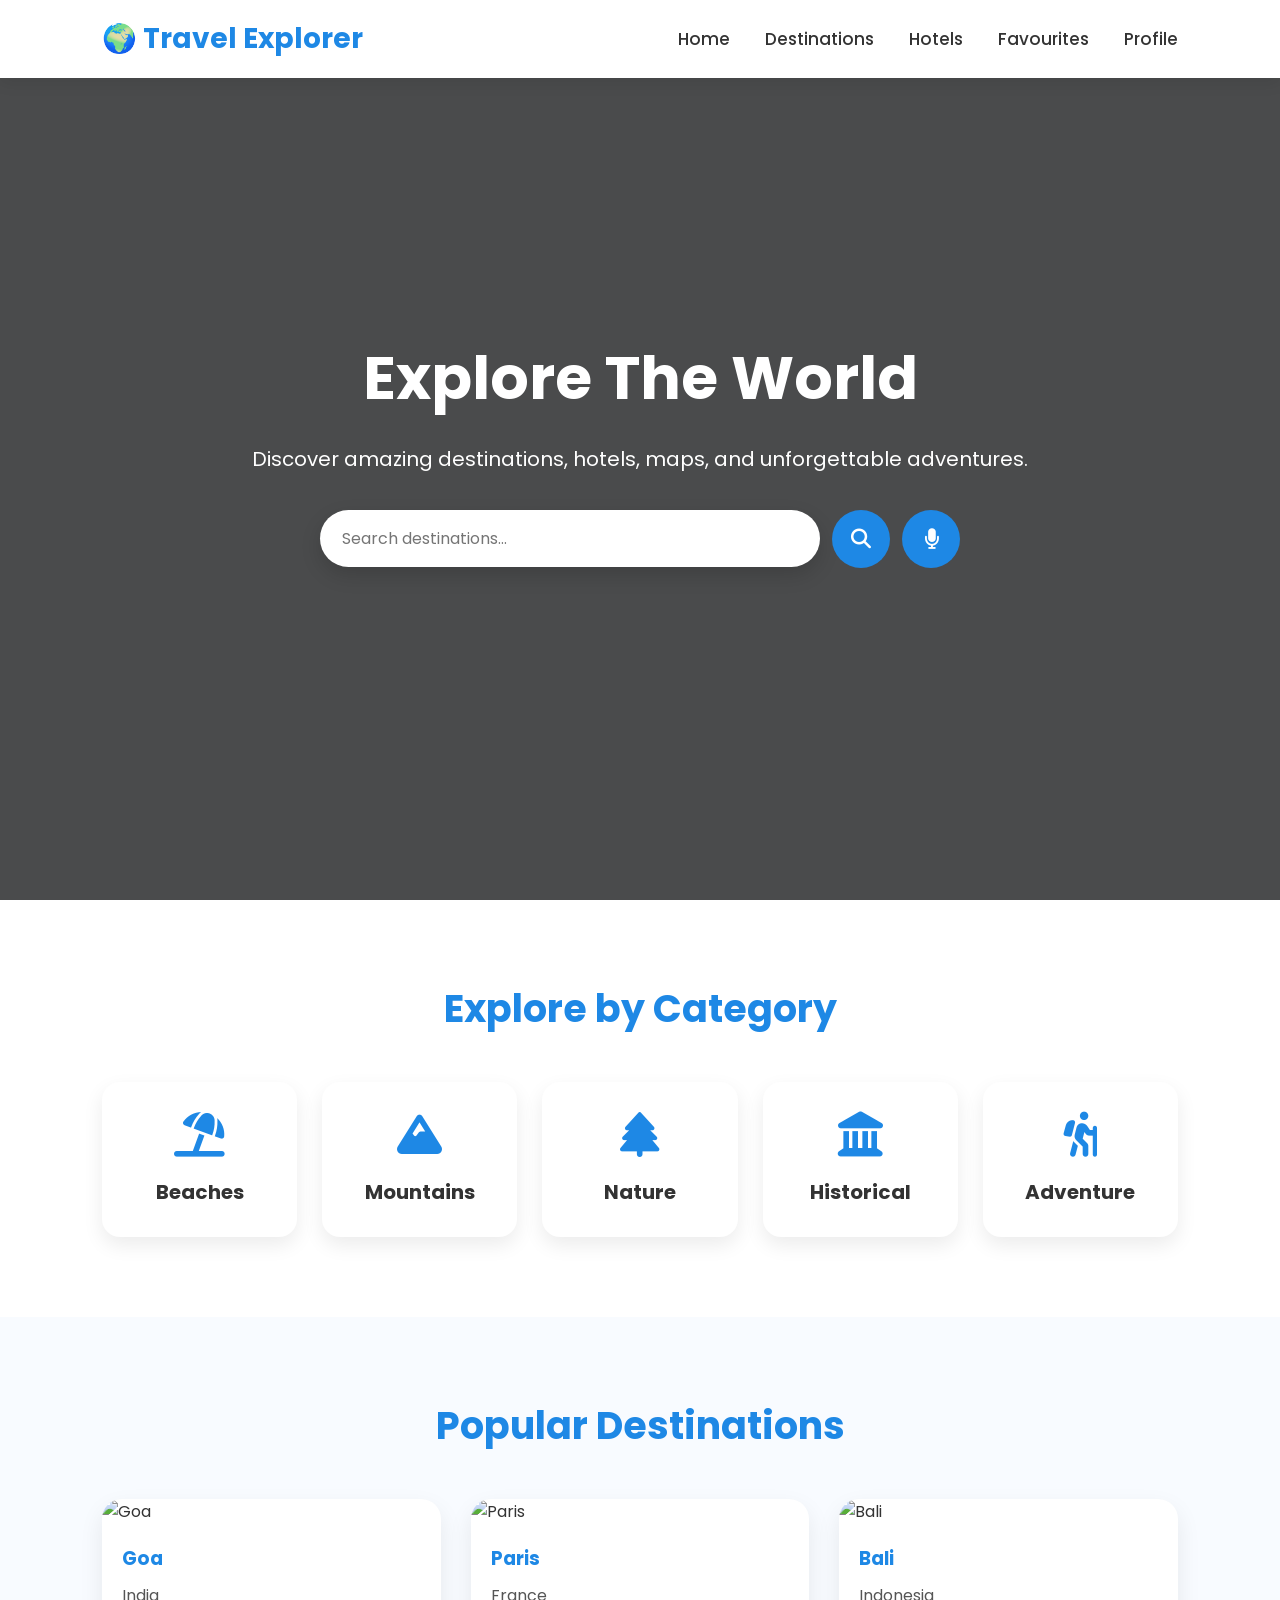
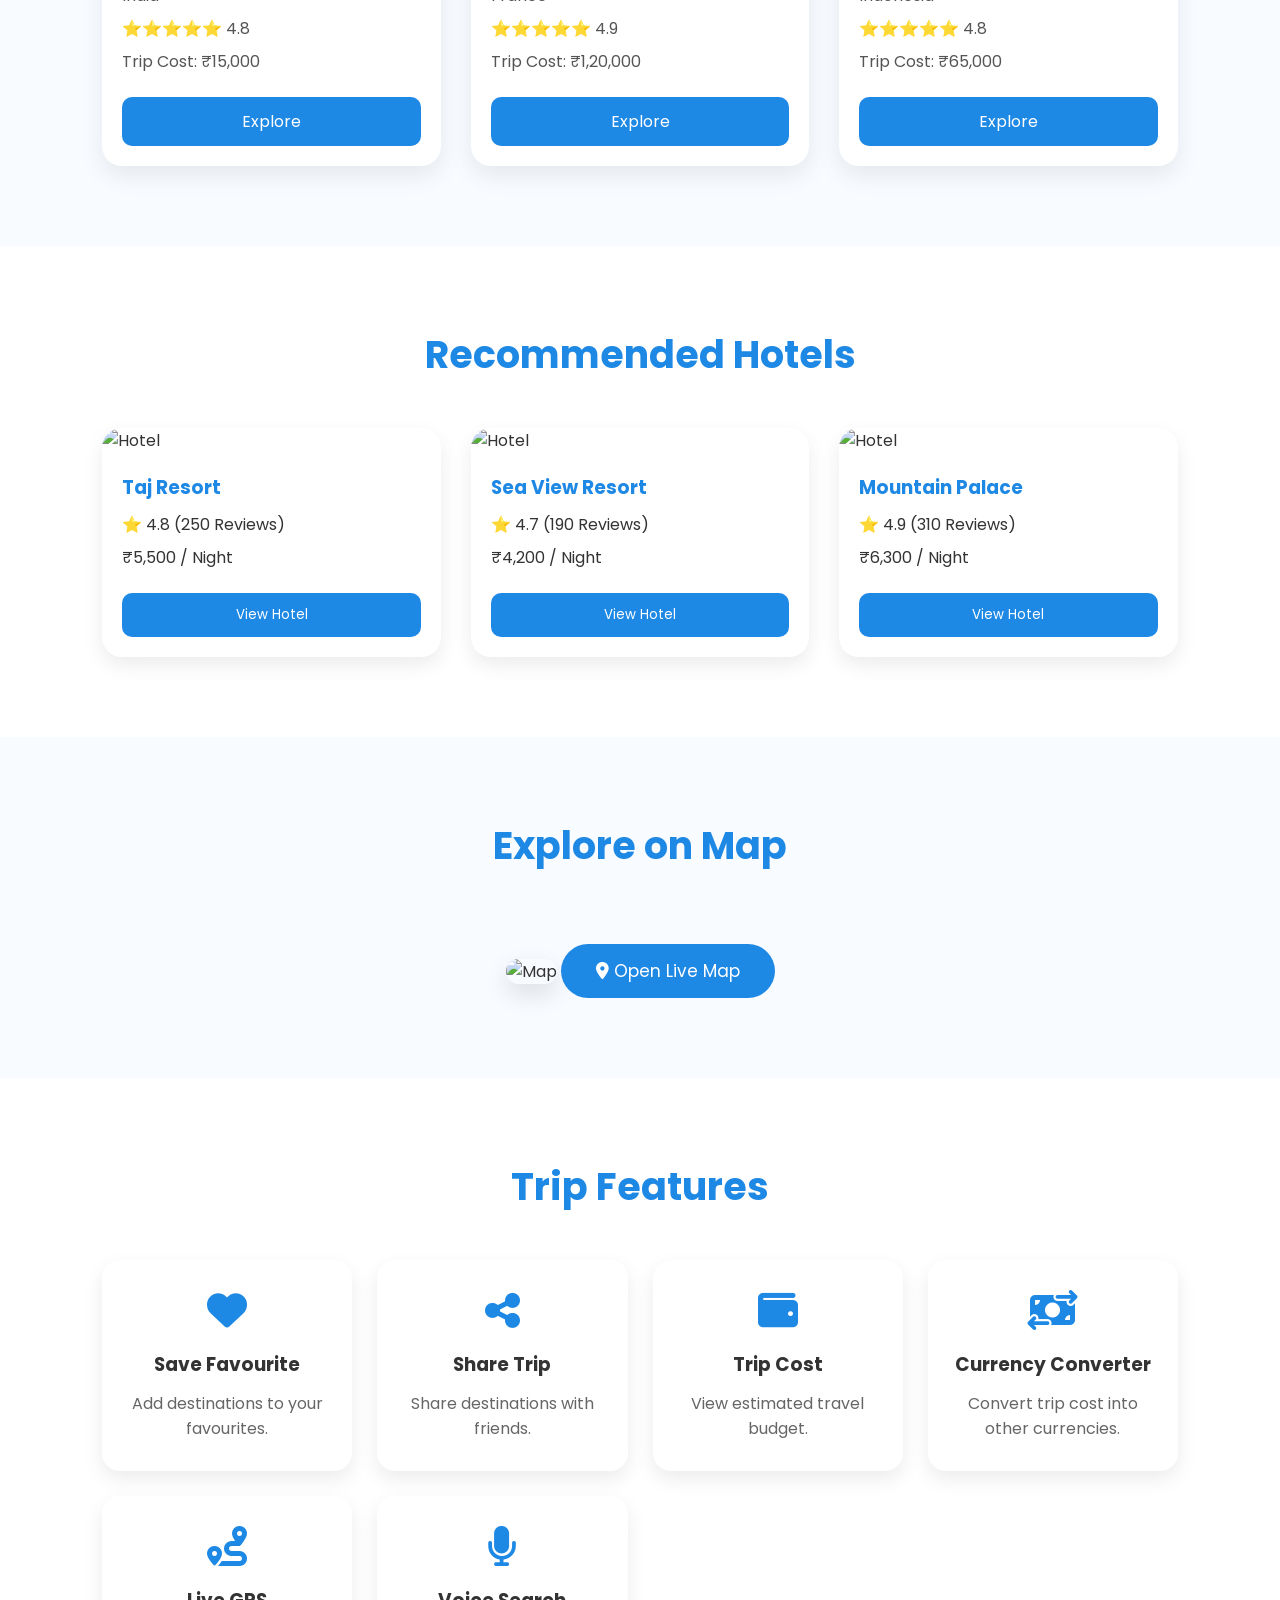
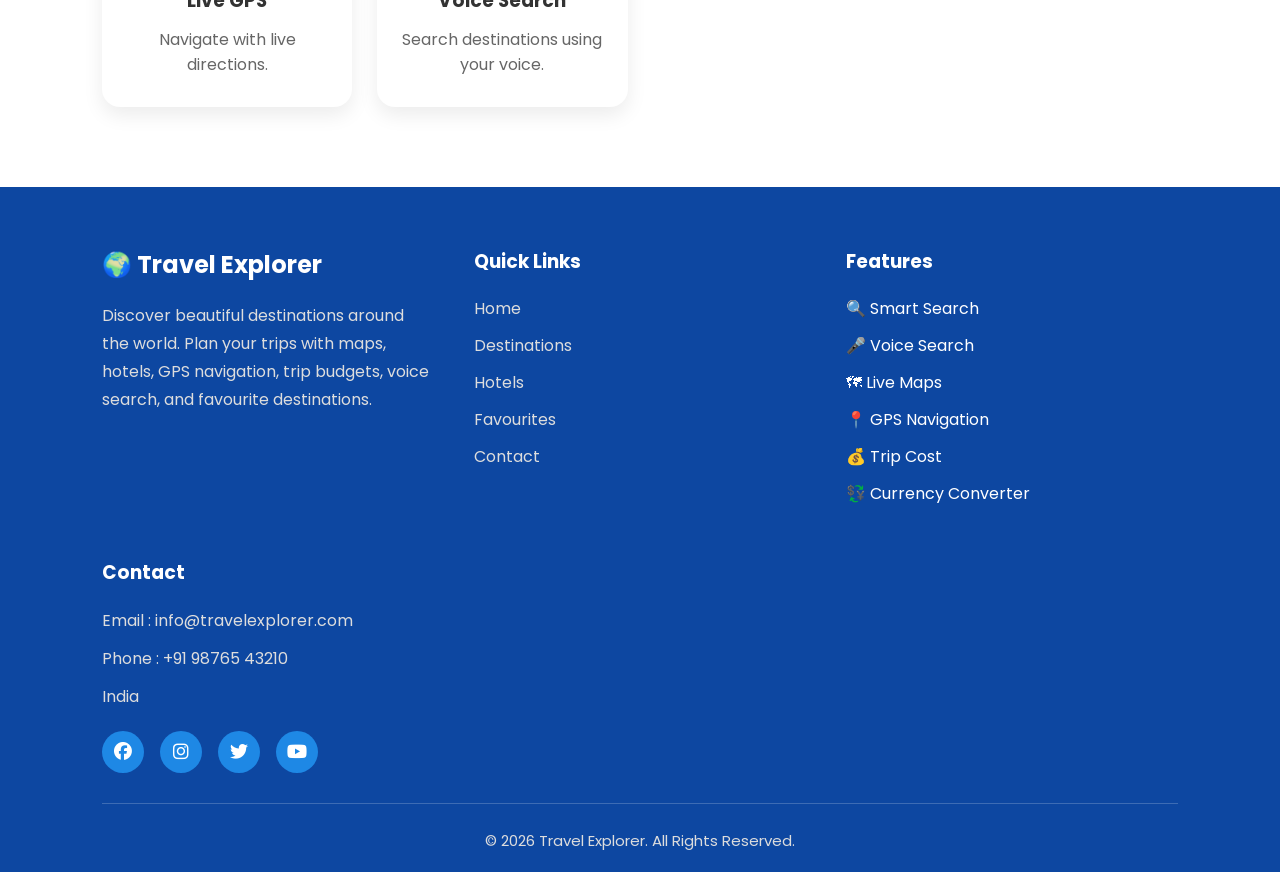
==== commit 426ca6e1: "Add files via upload" ====
--- a/index.html
+++ b/index.html
@@ -6,8 +6,7 @@
     <title>Travel Explorer</title>
 
     <!-- CSS -->
-    <link rel="stylesheet" href="css/style.css">
-    <link rel="stylesheet" href="css/favourites.css">
+    <link rel="stylesheet" href="css/style.css">
 
     <!-- Google Font -->
     <link href="https://fonts.googleapis.com/css2?family=Poppins:wght@300;400;500;600;700&display=swap" rel="stylesheet">
@@ -31,20 +30,15 @@
 
         <ul class="nav-links">
 
-            <li><a href="index.html">Home</a></li>
-
-            <li><a href="destinations.html">Destinations</a></li>
+            <li><a href="#">Home</a></li>
+
+            <li><a href="#">Destinations</a></li>
 
             <li><a href="hotels.html">Hotels</a></li>
 
-            <li>
-                <a href="favourites.html" class="nav-fav-link">
-                    Favourites
-                    <span class="fav-count-badge">0</span>
-                </a>
-            </li>
-
-            <li><a href="profile.html">Profile</a></li>
+            <li><a href="#">Favourites</a></li>
+
+            <li><a href="#">Profile</a></li>
 
         </ul>
 
@@ -144,24 +138,7 @@
 
         <div class="destination-card">
 
-            <div class="card-media">
-                <img src="images/goa.jpg" alt="Goa" onerror="this.style.display='none'; this.parentElement.classList.add('img-fallback');" data-fallback-icon="fa-umbrella-beach">
-                <button class="fav-btn"
-                    data-id="dest-goa"
-                    data-type="destination"
-                    data-name="Goa"
-                    data-location="India"
-                    data-rating="4.8"
-                    data-price="15000"
-                    data-image="images/goa.jpg"
-                    data-icon="fa-umbrella-beach"
-                    data-desc="Golden beaches, laid-back shacks and buzzing nightlife make Goa India's favourite coastal escape."
-                    data-besttime="November to February"
-                    data-todo="Beach hopping|Water sports|Fort Aguada|Flea markets"
-                    aria-label="Add Goa to favourites">
-                    <i class="fa-regular fa-heart"></i>
-                </button>
-            </div>
+            <img src="images/goa.jpg" alt="Goa">
 
             <div class="card-content">
 
@@ -183,24 +160,7 @@
 
         <div class="destination-card">
 
-            <div class="card-media">
-                <img src="images/paris.jpg" alt="Paris" onerror="this.style.display='none'; this.parentElement.classList.add('img-fallback');" data-fallback-icon="fa-landmark">
-                <button class="fav-btn"
-                    data-id="dest-paris"
-                    data-type="destination"
-                    data-name="Paris"
-                    data-location="France"
-                    data-rating="4.9"
-                    data-price="120000"
-                    data-image="images/paris.jpg"
-                    data-icon="fa-landmark"
-                    data-desc="The City of Light, famous for the Eiffel Tower, world-class museums, and charming riverside cafes."
-                    data-besttime="April to June"
-                    data-todo="Eiffel Tower|Louvre Museum|Seine river cruise|Montmartre walk"
-                    aria-label="Add Paris to favourites">
-                    <i class="fa-regular fa-heart"></i>
-                </button>
-            </div>
+            <img src="images/paris.jpg" alt="Paris">
 
             <div class="card-content">
 
@@ -222,24 +182,7 @@
 
         <div class="destination-card">
 
-            <div class="card-media">
-                <img src="images/bali.jpg" alt="Bali" onerror="this.style.display='none'; this.parentElement.classList.add('img-fallback');" data-fallback-icon="fa-tree">
-                <button class="fav-btn"
-                    data-id="dest-bali"
-                    data-type="destination"
-                    data-name="Bali"
-                    data-location="Indonesia"
-                    data-rating="4.8"
-                    data-price="65000"
-                    data-image="images/bali.jpg"
-                    data-icon="fa-tree"
-                    data-desc="Lush rice terraces, ancient temples, and serene beaches make Bali an island of endless calm."
-                    data-besttime="May to September"
-                    data-todo="Ubud rice terraces|Tanah Lot temple|Surfing at Kuta|Sunset at Uluwatu"
-                    aria-label="Add Bali to favourites">
-                    <i class="fa-regular fa-heart"></i>
-                </button>
-            </div>
+            <img src="images/bali.jpg" alt="Bali">
 
             <div class="card-content">
 
@@ -271,24 +214,7 @@
         <!-- Hotel 1 -->
         <div class="hotel-card">
 
-            <div class="card-media">
-                <img src="images/hotel1.jpg" alt="Hotel" onerror="this.style.display='none'; this.parentElement.classList.add('img-fallback');" data-fallback-icon="fa-hotel">
-                <button class="fav-btn"
-                    data-id="hotel-taj-resort"
-                    data-type="hotel"
-                    data-name="Taj Resort"
-                    data-location="Goa, India"
-                    data-rating="4.8"
-                    data-price="5500"
-                    data-image="images/hotel1.jpg"
-                    data-icon="fa-hotel"
-                    data-desc="A beachfront luxury resort with spacious rooms, a private pool, and fine dining, rated 4.8 from 250 reviews."
-                    data-besttime="November to February"
-                    data-todo="Private beach access|Spa and wellness|Rooftop dining|Pool deck"
-                    aria-label="Add Taj Resort to favourites">
-                    <i class="fa-regular fa-heart"></i>
-                </button>
-            </div>
+            <img src="images/hotel1.jpg" alt="Hotel">
 
             <div class="hotel-info">
 
@@ -308,24 +234,7 @@
 
         <div class="hotel-card">
 
-            <div class="card-media">
-                <img src="images/hotel2.jpg" alt="Hotel" onerror="this.style.display='none'; this.parentElement.classList.add('img-fallback');" data-fallback-icon="fa-water">
-                <button class="fav-btn"
-                    data-id="hotel-sea-view-resort"
-                    data-type="hotel"
-                    data-name="Sea View Resort"
-                    data-location="Kerala, India"
-                    data-rating="4.7"
-                    data-price="4200"
-                    data-image="images/hotel2.jpg"
-                    data-icon="fa-water"
-                    data-desc="Calm backwater views, comfortable rooms, and warm hospitality, rated 4.7 from 190 reviews."
-                    data-besttime="October to March"
-                    data-todo="Backwater cruise|Ayurvedic spa|Sunset viewpoint|Local seafood"
-                    aria-label="Add Sea View Resort to favourites">
-                    <i class="fa-regular fa-heart"></i>
-                </button>
-            </div>
+            <img src="images/hotel2.jpg" alt="Hotel">
 
             <div class="hotel-info">
 
@@ -345,24 +254,7 @@
 
         <div class="hotel-card">
 
-            <div class="card-media">
-                <img src="images/hotel3.jpg" alt="Hotel" onerror="this.style.display='none'; this.parentElement.classList.add('img-fallback');" data-fallback-icon="fa-mountain">
-                <button class="fav-btn"
-                    data-id="hotel-mountain-palace"
-                    data-type="hotel"
-                    data-name="Mountain Palace"
-                    data-location="Manali, India"
-                    data-rating="4.9"
-                    data-price="6300"
-                    data-image="images/hotel3.jpg"
-                    data-icon="fa-mountain"
-                    data-desc="A cosy mountainside retreat with valley views, a fireplace lounge, and locally sourced meals, rated 4.9 from 310 reviews."
-                    data-besttime="March to June"
-                    data-todo="Valley trekking|Bonfire evenings|Local cafes|Snow point drive"
-                    aria-label="Add Mountain Palace to favourites">
-                    <i class="fa-regular fa-heart"></i>
-                </button>
-            </div>
+            <img src="images/hotel3.jpg" alt="Hotel">
 
             <div class="hotel-info">
 
@@ -560,7 +452,6 @@
 
 <!-- Next sections will be added here -->
 
-<script src="js/favourites.js"></script>
 <script src="js/app.js"></script>
 
 </body>
